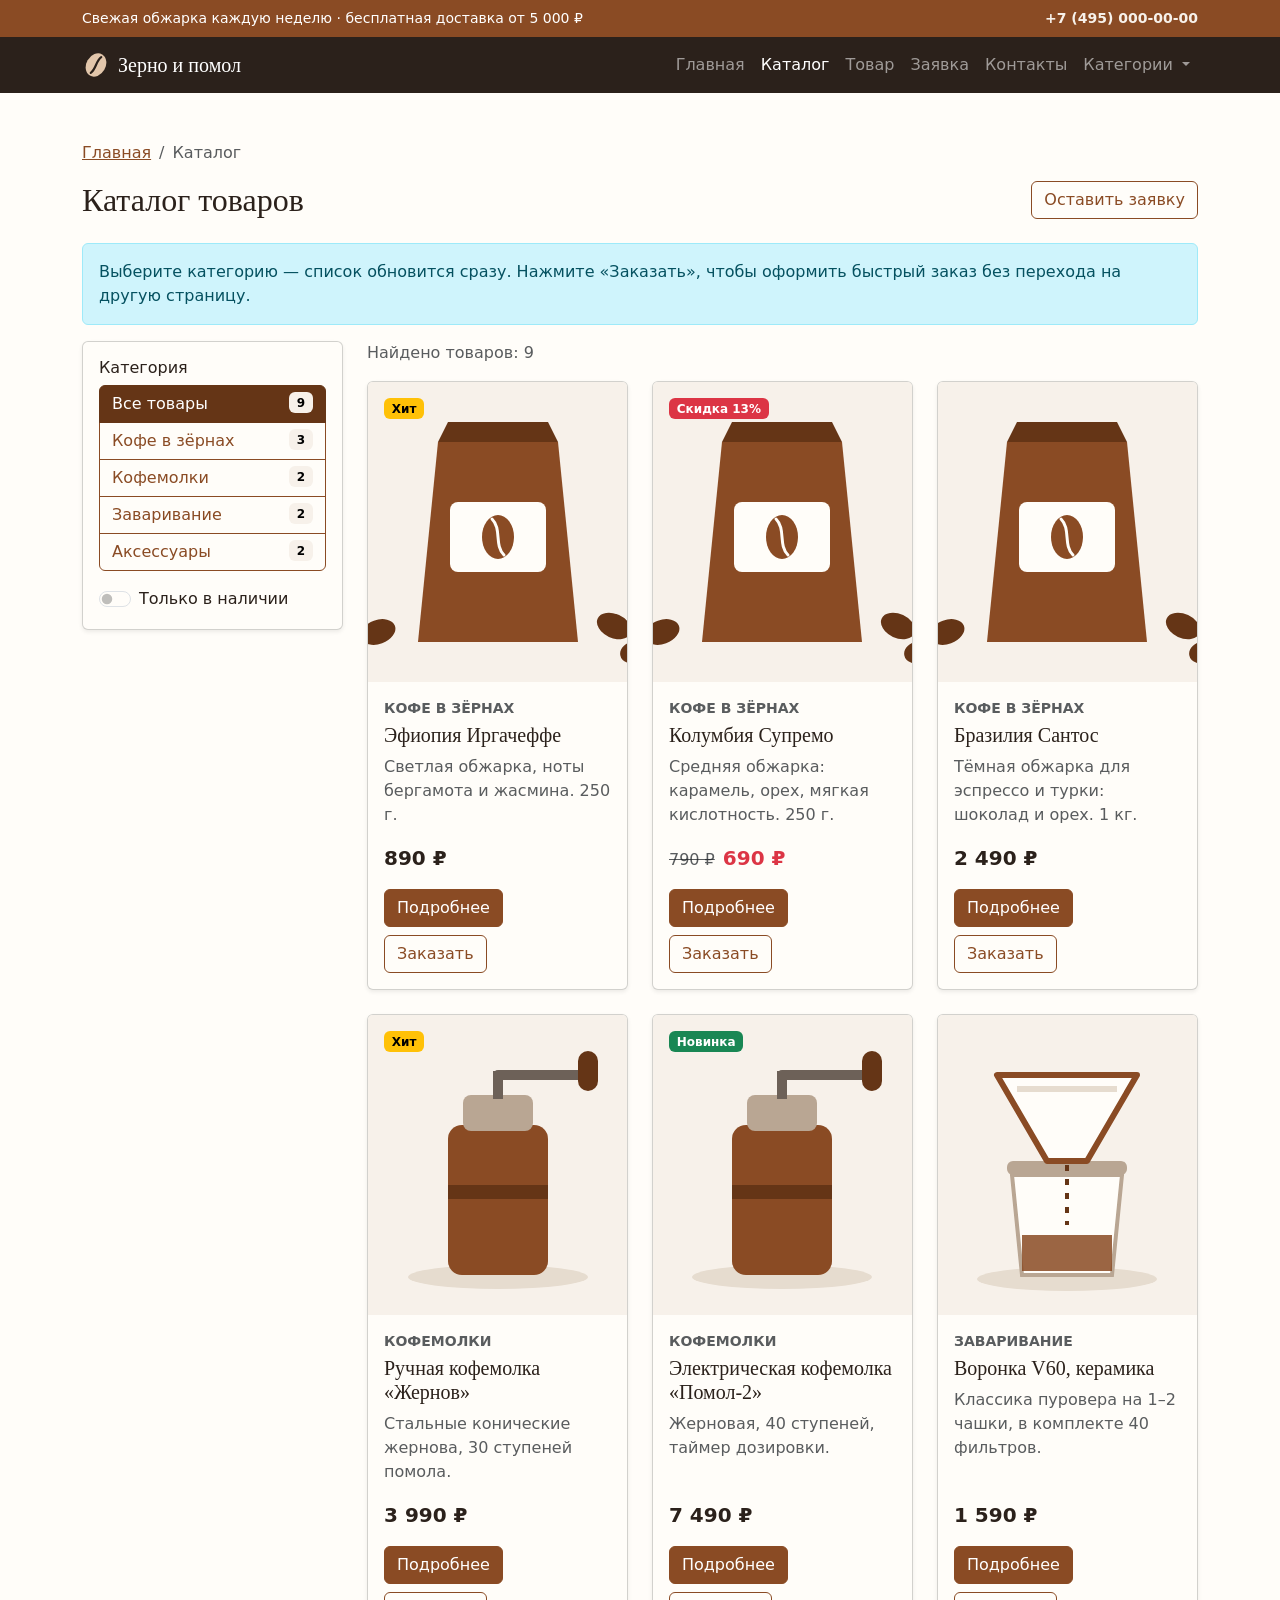
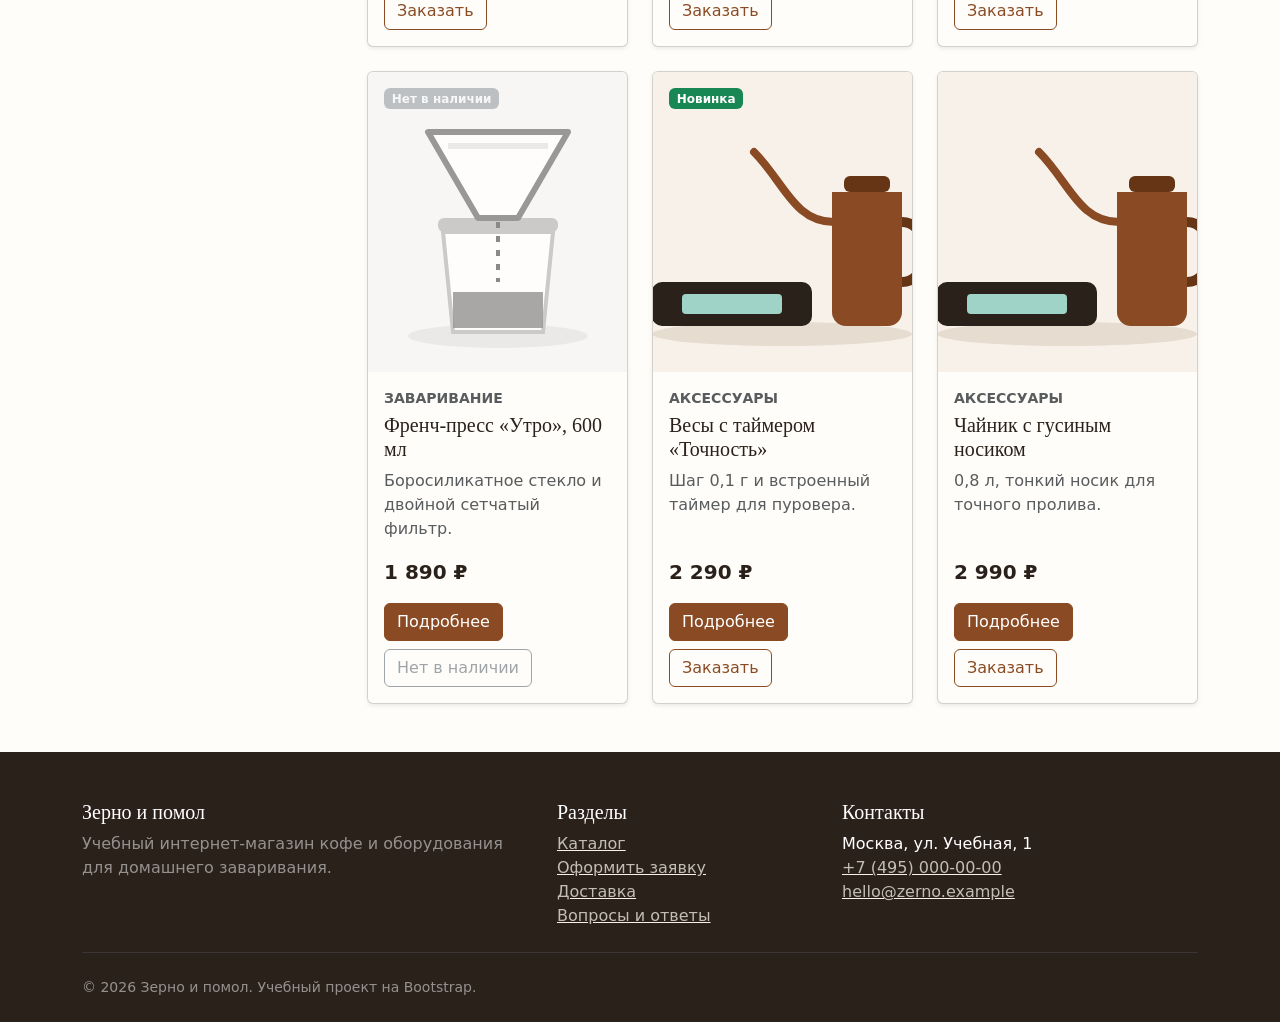
==== catalog.html @ 58868443 "feat: add Bootstrap components pages" ====
<!DOCTYPE html>
<html lang="ru">
<head>
  <meta charset="UTF-8">
  <meta name="viewport" content="width=device-width, initial-scale=1.0">
  <title>Каталог — Зерно и помол</title>
  <meta name="description" content="Каталог кофе в зёрнах, кофемолок, воронок и аксессуаров на Bootstrap-карточках с фильтром по категориям.">
  <link
    href="https://cdn.jsdelivr.net/npm/bootstrap@5.3.8/dist/css/bootstrap.min.css"
    rel="stylesheet"
    integrity="sha384-sRIl4kxILFvY47J16cr9ZwB07vP4J8+LH7qKQnuqkuIAvNWLzeN8tE5YBujZqJLB"
    crossorigin="anonymous"
  >
  <link rel="stylesheet" href="css/custom.css">
</head>
<body>
  <a class="visually-hidden-focusable" href="#main">Перейти к основному содержимому</a>

  <header>
    <div class="container-fluid bg-primary text-white small py-2">
      <div class="container">
        <div class="row align-items-center g-1">
          <div class="col-12 col-md-8">
            Свежая обжарка каждую неделю · бесплатная доставка от 5 000 ₽
          </div>
          <div class="col-12 col-md-4 text-md-end">
            <a class="link-light link-underline-opacity-0 link-underline-opacity-75-hover fw-semibold" href="tel:+74950000000">+7 (495) 000-00-00</a>
          </div>
        </div>
      </div>
    </div>
  </header>

  <nav class="navbar navbar-expand-lg navbar-dark bg-dark sticky-top" aria-label="Основная навигация">
    <div class="container">
      <a class="navbar-brand d-flex align-items-center gap-2" href="index.html">
          <svg class="brand-logo" viewBox="0 0 32 32" width="28" height="28" aria-hidden="true" focusable="false">
            <ellipse cx="16" cy="16" rx="11" ry="14" transform="rotate(30 16 16)" fill="currentColor"/>
            <path d="M10 25c6-4 6-14 12-18" fill="none" stroke="#2b211b" stroke-width="2.5" stroke-linecap="round"/>
          </svg>
        Зерно и помол
      </a>
      <button
        class="navbar-toggler"
        type="button"
        data-bs-toggle="collapse"
        data-bs-target="#mainNavbar"
        aria-controls="mainNavbar"
        aria-expanded="false"
        aria-label="Переключить навигацию"
      >
        <span class="navbar-toggler-icon"></span>
      </button>
      <div class="collapse navbar-collapse" id="mainNavbar">
        <ul class="navbar-nav ms-auto">
          <li class="nav-item">
            <a class="nav-link" href="index.html">Главная</a>
          </li>
          <li class="nav-item">
            <a class="nav-link active" aria-current="page" href="catalog.html">Каталог</a>
          </li>
          <li class="nav-item">
            <a class="nav-link" href="product.html">Товар</a>
          </li>
          <li class="nav-item">
            <a class="nav-link" href="order.html">Заявка</a>
          </li>
          <li class="nav-item">
            <a class="nav-link" href="contacts.html">Контакты</a>
          </li>
          <li class="nav-item dropdown">
            <a
              class="nav-link dropdown-toggle"
              href="#"
              role="button"
              data-bs-toggle="dropdown"
              aria-expanded="false"
            >
              Категории
            </a>
            <ul class="dropdown-menu dropdown-menu-lg-end">
              <li><a class="dropdown-item" href="catalog.html">Все товары</a></li>
              <li><a class="dropdown-item" href="catalog.html#beans">Кофе в зёрнах</a></li>
              <li><a class="dropdown-item" href="catalog.html#grinders">Кофемолки</a></li>
              <li><a class="dropdown-item" href="catalog.html#brewers">Заваривание</a></li>
              <li><a class="dropdown-item" href="catalog.html#accessories">Аксессуары</a></li>
              <li><hr class="dropdown-divider"></li>
              <li><a class="dropdown-item" href="index.html#popular">Популярное</a></li>
            </ul>
          </li>
        </ul>
      </div>
    </div>
  </nav>

  <main id="main">
    <div class="container my-5">
      <nav aria-label="breadcrumb">
        <ol class="breadcrumb">
        <li class="breadcrumb-item"><a href="index.html">Главная</a></li>
        <li class="breadcrumb-item active" aria-current="page">Каталог</li>
        </ol>
      </nav>

      <div class="d-flex flex-wrap justify-content-between align-items-center gap-3 mb-4">
        <h1 class="h2 mb-0">Каталог товаров</h1>
        <a class="btn btn-outline-primary" href="order.html">Оставить заявку</a>
      </div>

      <div class="alert alert-info" role="alert">
        Выберите категорию — список обновится сразу. Нажмите «Заказать», чтобы оформить быстрый заказ без перехода на другую страницу.
      </div>

      <div class="row g-4">
        <aside class="col-12 col-lg-3" aria-label="Фильтры каталога">
          <button
            class="btn btn-outline-primary w-100 d-lg-none"
            type="button"
            data-bs-toggle="offcanvas"
            data-bs-target="#catalogFilters"
            aria-controls="catalogFilters"
          >
            Фильтры и категории
          </button>

          <div class="offcanvas-lg offcanvas-start catalog-sidebar" tabindex="-1" id="catalogFilters" aria-labelledby="catalogFiltersLabel">
            <div class="offcanvas-header">
              <h2 class="offcanvas-title h5" id="catalogFiltersLabel">Фильтры</h2>
              <button type="button" class="btn-close" data-bs-dismiss="offcanvas" data-bs-target="#catalogFilters" aria-label="Закрыть"></button>
            </div>
            <div class="offcanvas-body">
              <form class="card card-body w-100 shadow-sm" data-catalog-filter>
                <fieldset>
                  <legend class="h6">Категория</legend>
                  <div class="btn-group-vertical w-100" role="group" aria-label="Категория товаров">
                  <input type="radio" class="btn-check" name="category" id="category-all" value="all" autocomplete="off" checked>
                  <label class="btn btn-outline-primary d-flex justify-content-between align-items-center" for="category-all">
                    Все товары <span class="badge text-bg-light">9</span>
                  </label>
                  <input type="radio" class="btn-check" name="category" id="category-beans" value="beans" autocomplete="off">
                  <label class="btn btn-outline-primary d-flex justify-content-between align-items-center" for="category-beans">
                    Кофе в зёрнах <span class="badge text-bg-light">3</span>
                  </label>
                  <input type="radio" class="btn-check" name="category" id="category-grinders" value="grinders" autocomplete="off">
                  <label class="btn btn-outline-primary d-flex justify-content-between align-items-center" for="category-grinders">
                    Кофемолки <span class="badge text-bg-light">2</span>
                  </label>
                  <input type="radio" class="btn-check" name="category" id="category-brewers" value="brewers" autocomplete="off">
                  <label class="btn btn-outline-primary d-flex justify-content-between align-items-center" for="category-brewers">
                    Заваривание <span class="badge text-bg-light">2</span>
                  </label>
                  <input type="radio" class="btn-check" name="category" id="category-accessories" value="accessories" autocomplete="off">
                  <label class="btn btn-outline-primary d-flex justify-content-between align-items-center" for="category-accessories">
                    Аксессуары <span class="badge text-bg-light">2</span>
                  </label>
                  </div>
                </fieldset>

                <div class="form-check form-switch mt-3">
                  <input class="form-check-input" type="checkbox" role="switch" id="filter-in-stock" name="in-stock">
                  <label class="form-check-label" for="filter-in-stock">Только в наличии</label>
                </div>

                <button class="btn btn-primary mt-3 d-lg-none" type="button" data-bs-dismiss="offcanvas" data-bs-target="#catalogFilters">
                  Показать товары
                </button>
              </form>
            </div>
          </div>
        </aside>

        <div class="col-12 col-lg-9">
          <p class="text-muted mb-3" aria-live="polite">Найдено товаров: <span id="catalog-count">9</span></p>
          <div class="row g-4">
            <div class="col-12 col-md-6 col-xl-4" data-category="beans" data-stock="in">
              <article class="card product-card h-100 shadow-sm">
                <span class="badge text-bg-warning position-absolute top-0 start-0 m-3">Хит</span>
                <img class="card-img-top" src="images/beans.svg" alt="" width="400" height="300" loading="lazy">
                <div class="card-body d-flex flex-column">
                  <p class="text-uppercase small fw-bold text-muted mb-1">Кофе в зёрнах</p>
                  <h2 class="card-title h5">Эфиопия Иргачеффе</h2>
                  <p class="card-text text-muted">Светлая обжарка, ноты бергамота и жасмина. 250 г.</p>
                  <p class="fw-bold fs-5 mt-auto mb-3">890 ₽</p>
                  <div class="d-flex flex-wrap gap-2">
                    <a class="btn btn-primary" href="product.html">Подробнее</a>
                    <button
                      class="btn btn-outline-primary"
                      type="button"
                      data-bs-toggle="modal"
                      data-bs-target="#orderModal"
                      data-product="Эфиопия Иргачеффе"
                    >
                      Заказать
                    </button>
                  </div>
                </div>
              </article>
            </div>
            <div class="col-12 col-md-6 col-xl-4" data-category="beans" data-stock="in">
              <article class="card product-card h-100 shadow-sm">
                <span class="badge text-bg-danger position-absolute top-0 start-0 m-3">Скидка 13%</span>
                <img class="card-img-top" src="images/beans.svg" alt="" width="400" height="300" loading="lazy">
                <div class="card-body d-flex flex-column">
                  <p class="text-uppercase small fw-bold text-muted mb-1">Кофе в зёрнах</p>
                  <h2 class="card-title h5">Колумбия Супремо</h2>
                  <p class="card-text text-muted">Средняя обжарка: карамель, орех, мягкая кислотность. 250 г.</p>
                  <p class="fw-bold fs-5 mt-auto mb-3"><del class="text-muted fs-6 fw-normal me-2"><span class="visually-hidden">Старая цена: </span>790 ₽</del><span class="text-danger"><span class="visually-hidden">Новая цена: </span>690 ₽</span></p>
                  <div class="d-flex flex-wrap gap-2">
                    <a class="btn btn-primary" href="product.html">Подробнее</a>
                    <button
                      class="btn btn-outline-primary"
                      type="button"
                      data-bs-toggle="modal"
                      data-bs-target="#orderModal"
                      data-product="Колумбия Супремо"
                    >
                      Заказать
                    </button>
                  </div>
                </div>
              </article>
            </div>
            <div class="col-12 col-md-6 col-xl-4" data-category="beans" data-stock="in">
              <article class="card product-card h-100 shadow-sm">
                <img class="card-img-top" src="images/beans.svg" alt="" width="400" height="300" loading="lazy">
                <div class="card-body d-flex flex-column">
                  <p class="text-uppercase small fw-bold text-muted mb-1">Кофе в зёрнах</p>
                  <h2 class="card-title h5">Бразилия Сантос</h2>
                  <p class="card-text text-muted">Тёмная обжарка для эспрессо и турки: шоколад и орех. 1 кг.</p>
                  <p class="fw-bold fs-5 mt-auto mb-3">2 490 ₽</p>
                  <div class="d-flex flex-wrap gap-2">
                    <a class="btn btn-primary" href="product.html">Подробнее</a>
                    <button
                      class="btn btn-outline-primary"
                      type="button"
                      data-bs-toggle="modal"
                      data-bs-target="#orderModal"
                      data-product="Бразилия Сантос"
                    >
                      Заказать
                    </button>
                  </div>
                </div>
              </article>
            </div>
            <div class="col-12 col-md-6 col-xl-4" data-category="grinders" data-stock="in">
              <article class="card product-card h-100 shadow-sm">
                <span class="badge text-bg-warning position-absolute top-0 start-0 m-3">Хит</span>
                <img class="card-img-top" src="images/grinder.svg" alt="" width="400" height="300" loading="lazy">
                <div class="card-body d-flex flex-column">
                  <p class="text-uppercase small fw-bold text-muted mb-1">Кофемолки</p>
                  <h2 class="card-title h5">Ручная кофемолка «Жернов»</h2>
                  <p class="card-text text-muted">Стальные конические жернова, 30 ступеней помола.</p>
                  <p class="fw-bold fs-5 mt-auto mb-3">3 990 ₽</p>
                  <div class="d-flex flex-wrap gap-2">
                    <a class="btn btn-primary" href="product.html">Подробнее</a>
                    <button
                      class="btn btn-outline-primary"
                      type="button"
                      data-bs-toggle="modal"
                      data-bs-target="#orderModal"
                      data-product="Ручная кофемолка «Жернов»"
                    >
                      Заказать
                    </button>
                  </div>
                </div>
              </article>
            </div>
            <div class="col-12 col-md-6 col-xl-4" data-category="grinders" data-stock="in">
              <article class="card product-card h-100 shadow-sm">
                <span class="badge text-bg-success position-absolute top-0 start-0 m-3">Новинка</span>
                <img class="card-img-top" src="images/grinder.svg" alt="" width="400" height="300" loading="lazy">
                <div class="card-body d-flex flex-column">
                  <p class="text-uppercase small fw-bold text-muted mb-1">Кофемолки</p>
                  <h2 class="card-title h5">Электрическая кофемолка «Помол-2»</h2>
                  <p class="card-text text-muted">Жерновая, 40 ступеней, таймер дозировки.</p>
                  <p class="fw-bold fs-5 mt-auto mb-3">7 490 ₽</p>
                  <div class="d-flex flex-wrap gap-2">
                    <a class="btn btn-primary" href="product.html">Подробнее</a>
                    <button
                      class="btn btn-outline-primary"
                      type="button"
                      data-bs-toggle="modal"
                      data-bs-target="#orderModal"
                      data-product="Электрическая кофемолка «Помол-2»"
                    >
                      Заказать
                    </button>
                  </div>
                </div>
              </article>
            </div>
            <div class="col-12 col-md-6 col-xl-4" data-category="brewers" data-stock="in">
              <article class="card product-card h-100 shadow-sm">
                <img class="card-img-top" src="images/brewer.svg" alt="" width="400" height="300" loading="lazy">
                <div class="card-body d-flex flex-column">
                  <p class="text-uppercase small fw-bold text-muted mb-1">Заваривание</p>
                  <h2 class="card-title h5">Воронка V60, керамика</h2>
                  <p class="card-text text-muted">Классика пуровера на 1–2 чашки, в комплекте 40 фильтров.</p>
                  <p class="fw-bold fs-5 mt-auto mb-3">1 590 ₽</p>
                  <div class="d-flex flex-wrap gap-2">
                    <a class="btn btn-primary" href="product.html">Подробнее</a>
                    <button
                      class="btn btn-outline-primary"
                      type="button"
                      data-bs-toggle="modal"
                      data-bs-target="#orderModal"
                      data-product="Воронка V60, керамика"
                    >
                      Заказать
                    </button>
                  </div>
                </div>
              </article>
            </div>
            <div class="col-12 col-md-6 col-xl-4" data-category="brewers" data-stock="out">
              <article class="card product-card product-card--sold-out h-100 shadow-sm">
                <span class="badge text-bg-secondary position-absolute top-0 start-0 m-3">Нет в наличии</span>
                <img class="card-img-top" src="images/brewer.svg" alt="" width="400" height="300" loading="lazy">
                <div class="card-body d-flex flex-column">
                  <p class="text-uppercase small fw-bold text-muted mb-1">Заваривание</p>
                  <h2 class="card-title h5">Френч-пресс «Утро», 600 мл</h2>
                  <p class="card-text text-muted">Боросиликатное стекло и двойной сетчатый фильтр.</p>
                  <p class="fw-bold fs-5 mt-auto mb-3">1 890 ₽</p>
                  <div class="d-flex flex-wrap gap-2">
                    <a class="btn btn-primary" href="product.html">Подробнее</a>
                    <button class="btn btn-outline-secondary" type="button" disabled>Нет в наличии</button>
                  </div>
                </div>
              </article>
            </div>
            <div class="col-12 col-md-6 col-xl-4" data-category="accessories" data-stock="in">
              <article class="card product-card h-100 shadow-sm">
                <span class="badge text-bg-success position-absolute top-0 start-0 m-3">Новинка</span>
                <img class="card-img-top" src="images/accessory.svg" alt="" width="400" height="300" loading="lazy">
                <div class="card-body d-flex flex-column">
                  <p class="text-uppercase small fw-bold text-muted mb-1">Аксессуары</p>
                  <h2 class="card-title h5">Весы с таймером «Точность»</h2>
                  <p class="card-text text-muted">Шаг 0,1 г и встроенный таймер для пуровера.</p>
                  <p class="fw-bold fs-5 mt-auto mb-3">2 290 ₽</p>
                  <div class="d-flex flex-wrap gap-2">
                    <a class="btn btn-primary" href="product.html">Подробнее</a>
                    <button
                      class="btn btn-outline-primary"
                      type="button"
                      data-bs-toggle="modal"
                      data-bs-target="#orderModal"
                      data-product="Весы с таймером «Точность»"
                    >
                      Заказать
                    </button>
                  </div>
                </div>
              </article>
            </div>
            <div class="col-12 col-md-6 col-xl-4" data-category="accessories" data-stock="in">
              <article class="card product-card h-100 shadow-sm">
                <img class="card-img-top" src="images/accessory.svg" alt="" width="400" height="300" loading="lazy">
                <div class="card-body d-flex flex-column">
                  <p class="text-uppercase small fw-bold text-muted mb-1">Аксессуары</p>
                  <h2 class="card-title h5">Чайник с гусиным носиком</h2>
                  <p class="card-text text-muted">0,8 л, тонкий носик для точного пролива.</p>
                  <p class="fw-bold fs-5 mt-auto mb-3">2 990 ₽</p>
                  <div class="d-flex flex-wrap gap-2">
                    <a class="btn btn-primary" href="product.html">Подробнее</a>
                    <button
                      class="btn btn-outline-primary"
                      type="button"
                      data-bs-toggle="modal"
                      data-bs-target="#orderModal"
                      data-product="Чайник с гусиным носиком"
                    >
                      Заказать
                    </button>
                  </div>
                </div>
              </article>
            </div>
          </div>
        </div>
      </div>
    </div>
  </main>

  <footer class="bg-dark text-white pt-5 pb-4 mt-5">
    <div class="container">
      <div class="row g-4">
        <div class="col-12 col-md-5">
          <h2 class="h5">Зерно и помол</h2>
          <p class="text-white-50 mb-0">
            Учебный интернет-магазин кофе и оборудования для домашнего заваривания.
          </p>
        </div>
        <nav class="col-6 col-md-3" aria-label="Разделы сайта">
          <h2 class="h5">Разделы</h2>
          <ul class="list-unstyled mb-0">
            <li><a class="link-light link-opacity-75 link-opacity-100-hover" href="catalog.html">Каталог</a></li>
            <li><a class="link-light link-opacity-75 link-opacity-100-hover" href="order.html">Оформить заявку</a></li>
            <li><a class="link-light link-opacity-75 link-opacity-100-hover" href="order.html#delivery">Доставка</a></li>
            <li><a class="link-light link-opacity-75 link-opacity-100-hover" href="contacts.html#faq">Вопросы и ответы</a></li>
          </ul>
        </nav>
        <div class="col-6 col-md-4">
          <h2 class="h5">Контакты</h2>
          <address class="mb-0">
            Москва, ул. Учебная, 1<br>
            <a class="link-light link-opacity-75 link-opacity-100-hover" href="tel:+74950000000">+7 (495) 000-00-00</a><br>
            <a class="link-light link-opacity-75 link-opacity-100-hover" href="mailto:hello@zerno.example">hello@zerno.example</a>
          </address>
        </div>
      </div>
      <hr class="border-secondary my-4">
      <p class="small text-white-50 mb-0">&copy; 2026 Зерно и помол. Учебный проект на Bootstrap.</p>
    </div>
  </footer>

  <div class="modal fade" id="orderModal" tabindex="-1" aria-labelledby="orderModalLabel" aria-hidden="true">
    <div class="modal-dialog modal-dialog-centered">
      <div class="modal-content">
        <div class="modal-header">
          <h2 class="modal-title h5" id="orderModalLabel">Быстрый заказ</h2>
          <button type="button" class="btn-close" data-bs-dismiss="modal" aria-label="Закрыть"></button>
        </div>
        <div class="modal-body">
          <p class="text-muted">Оставьте имя и телефон — перезвоним и уточним детали заказа.</p>
          <form
            id="quickOrderForm"
            class="needs-validation"
            action="#"
            method="post"
            novalidate
            data-success="Заявка на быстрый заказ принята! Перезвоним в течение 15 минут."
          >
            <div class="mb-3">
              <label for="quick-product" class="form-label">Товар</label>
              <input id="quick-product" name="product" type="text" class="form-control-plaintext fw-semibold" value="Консультация по выбору" readonly>
            </div>
            <div class="mb-3">
              <label for="quick-name" class="form-label">Имя <span class="text-danger" aria-hidden="true">*</span></label>
              <input id="quick-name" name="name" type="text" class="form-control" minlength="2" autocomplete="given-name" required>
              <div class="invalid-feedback">Укажите имя — минимум 2 символа.</div>
            </div>
            <div class="mb-3">
              <label for="quick-phone" class="form-label">Телефон <span class="text-danger" aria-hidden="true">*</span></label>
              <div class="input-group has-validation">
                <span class="input-group-text" id="quick-phone-prefix">+7</span>
                <input
                  id="quick-phone"
                  name="phone"
                  type="tel"
                  class="form-control"
                  inputmode="tel"
                  autocomplete="tel-national"
                  placeholder="900 123-45-67"
                  pattern="\(?\d{3}\)?[\s\-]?\d{3}[\s\-]?\d{2}[\s\-]?\d{2}"
                  aria-describedby="quick-phone-prefix quick-phone-hint" required
                >
                <div class="invalid-feedback">Введите 10 цифр номера, например 900 123-45-67.</div>
              </div>
              <div class="form-text" id="quick-phone-hint">Без +7, например 900 123-45-67.</div>
            </div>
            <div class="form-check">
              <input id="quick-agree" name="agreement" class="form-check-input" type="checkbox" required>
              <label class="form-check-label" for="quick-agree">Согласен на обработку персональных данных</label>
              <div class="invalid-feedback">Без согласия заявку отправить нельзя.</div>
            </div>
          </form>
        </div>
        <div class="modal-footer">
          <button type="button" class="btn btn-outline-secondary" data-bs-dismiss="modal">Отмена</button>
          <button type="submit" class="btn btn-primary" form="quickOrderForm">Отправить</button>
        </div>
      </div>
    </div>
  </div>

  <div class="toast-container position-fixed bottom-0 end-0 p-3">
    <div id="successToast" class="toast align-items-center text-bg-success border-0" role="status" aria-live="polite" aria-atomic="true">
      <div class="d-flex">
        <div class="toast-body" id="successToastText">Заявка отправлена.</div>
        <button type="button" class="btn-close btn-close-white me-2 m-auto" data-bs-dismiss="toast" aria-label="Закрыть"></button>
      </div>
    </div>
  </div>

  <script
    src="https://cdn.jsdelivr.net/npm/bootstrap@5.3.8/dist/js/bootstrap.bundle.min.js"
    integrity="sha384-FKyoEForCGlyvwx9Hj09JcYn3nv7wiPVlz7YYwJrWVcXK/BmnVDxM+D2scQbITxI"
    crossorigin="anonymous">
  </script>
  <script src="js/main.js"></script>
</body>
</html>
---- css/custom.css ----
/*
  Минимальные правки поверх Bootstrap.
  Файл подключается после bootstrap.min.css, поэтому его правила
  переопределяют стили фреймворка.
*/

/* ===============================
   1. Тема проекта через CSS-переменные Bootstrap
   =============================== */

/*
  Bootstrap 5.3 хранит цвета в переменных --bs-*.
  Меняем их, а не переписываем каждый компонент вручную:
  bg-primary, text-primary, ссылки, bg-dark и bg-light
  сразу получают кофейную палитру.
*/
:root {
  --bs-primary: #8a4b24;
  --bs-primary-rgb: 138, 75, 36;
  --bs-primary-text-emphasis: #3a1e0e;
  --bs-primary-bg-subtle: #f3e4d6;
  --bs-primary-border-subtle: #e2c6ab;

  --bs-dark-rgb: 43, 33, 27;
  --bs-light-rgb: 247, 241, 234;

  --bs-body-bg: #fffdf9;
  --bs-body-bg-rgb: 255, 253, 249;
  --bs-body-color: #2b211b;
  --bs-body-color-rgb: 43, 33, 27;

  --bs-link-color: #8a4b24;
  --bs-link-color-rgb: 138, 75, 36;
  --bs-link-hover-color: #653516;
  --bs-link-hover-color-rgb: 101, 53, 22;

  --bs-focus-ring-color: rgba(138, 75, 36, 0.25);
}

/*
  В скомпилированном Bootstrap цвета кнопок заданы внутри классов
  .btn-primary и .btn-outline-primary, поэтому переопределяем их переменные.
*/
.btn-primary {
  --bs-btn-bg: #8a4b24;
  --bs-btn-border-color: #8a4b24;
  --bs-btn-hover-bg: #653516;
  --bs-btn-hover-border-color: #653516;
  --bs-btn-focus-shadow-rgb: 138, 75, 36;
  --bs-btn-active-bg: #4f2a11;
  --bs-btn-active-border-color: #4f2a11;
  --bs-btn-disabled-bg: #8a4b24;
  --bs-btn-disabled-border-color: #8a4b24;
}

.btn-outline-primary {
  --bs-btn-color: #8a4b24;
  --bs-btn-border-color: #8a4b24;
  --bs-btn-hover-bg: #8a4b24;
  --bs-btn-hover-border-color: #8a4b24;
  --bs-btn-focus-shadow-rgb: 138, 75, 36;
  --bs-btn-active-bg: #653516;
  --bs-btn-active-border-color: #653516;
  --bs-btn-disabled-color: #8a4b24;
  --bs-btn-disabled-border-color: #8a4b24;
}

/* Остальные компоненты, где цвет акцента задан внутри класса. */
.dropdown-menu {
  --bs-dropdown-link-active-bg: #8a4b24;
}

.list-group {
  --bs-list-group-active-bg: #8a4b24;
  --bs-list-group-active-border-color: #8a4b24;
}

.accordion {
  --bs-accordion-active-bg: #f3e4d6;
  --bs-accordion-active-color: #3a1e0e;
  --bs-accordion-btn-focus-box-shadow: 0 0 0 0.25rem rgba(138, 75, 36, 0.25);
  --bs-accordion-btn-active-icon: url("data:image/svg+xml,%3csvg xmlns='http://www.w3.org/2000/svg' viewBox='0 0 16 16' fill='none' stroke='%233a1e0e' stroke-linecap='round' stroke-linejoin='round'%3e%3cpath d='m2 5 6 6 6-6'/%3e%3c/svg%3e");
}

.btn-close {
  --bs-btn-close-focus-shadow: 0 0 0 0.25rem rgba(138, 75, 36, 0.25);
}

/* Фокус и выбранное состояние полей формы. */
.form-control:focus,
.form-select:focus,
.form-check-input:focus {
  border-color: #c4987a;
  box-shadow: 0 0 0 0.25rem rgba(138, 75, 36, 0.25);
}

.form-check-input:checked {
  background-color: #8a4b24;
  border-color: #8a4b24;
}

.nav-link:focus-visible {
  box-shadow: 0 0 0 0.25rem rgba(138, 75, 36, 0.25);
}

/* ===============================
   2. Типографика и общие элементы
   =============================== */

h1,
h2,
h3,
.navbar-brand {
  font-family: Georgia, "Times New Roman", serif;
}

/* Логотип в навбаре окрашивается цветом ссылки бренда. */
.brand-logo {
  color: #e2c6ab;
}

/*
  Навбар закреплён (sticky-top), поэтому при переходе по якорю
  оставляем сверху место, чтобы он не закрывал заголовок раздела.
*/
html {
  scroll-padding-top: 5rem;
}

/* ===============================
   3. Карточки товаров
   =============================== */

/* Одинаковая пропорция изображений во всех карточках. */
.product-card .card-img-top,
.category-card .card-img-top {
  aspect-ratio: 4 / 3;
  object-fit: cover;
  background-color: rgb(var(--bs-light-rgb));
}

.product-card,
.category-card {
  transition: transform 0.2s, box-shadow 0.2s;
}

.product-card:hover,
.category-card:hover {
  transform: translateY(-3px);
  box-shadow: var(--bs-box-shadow) !important;
}

/* Модификатор: товара нет в наличии. */
.product-card--sold-out .card-img-top {
  opacity: 0.6;
  filter: grayscale(1);
}

.product-card--sold-out:hover {
  transform: none;
}

/* ===============================
   4. Каталог и отзывы
   =============================== */

/* На широком экране фильтр каталога остаётся видимым при прокрутке. */
@media (min-width: 992px) {
  .catalog-sidebar {
    position: sticky;
    top: 5rem;
  }
}

/* Место под стрелки и индикаторы карусели отзывов. */
.reviews-carousel {
  padding: 2.5rem 0 3.5rem;
}

/* Пользователь попросил систему уменьшить анимацию. */
@media (prefers-reduced-motion: reduce) {
  html {
    scroll-behavior: auto;
  }

  .product-card,
  .category-card {
    transition: none;
  }

  .product-card:hover,
  .category-card:hover {
    transform: none;
  }
}
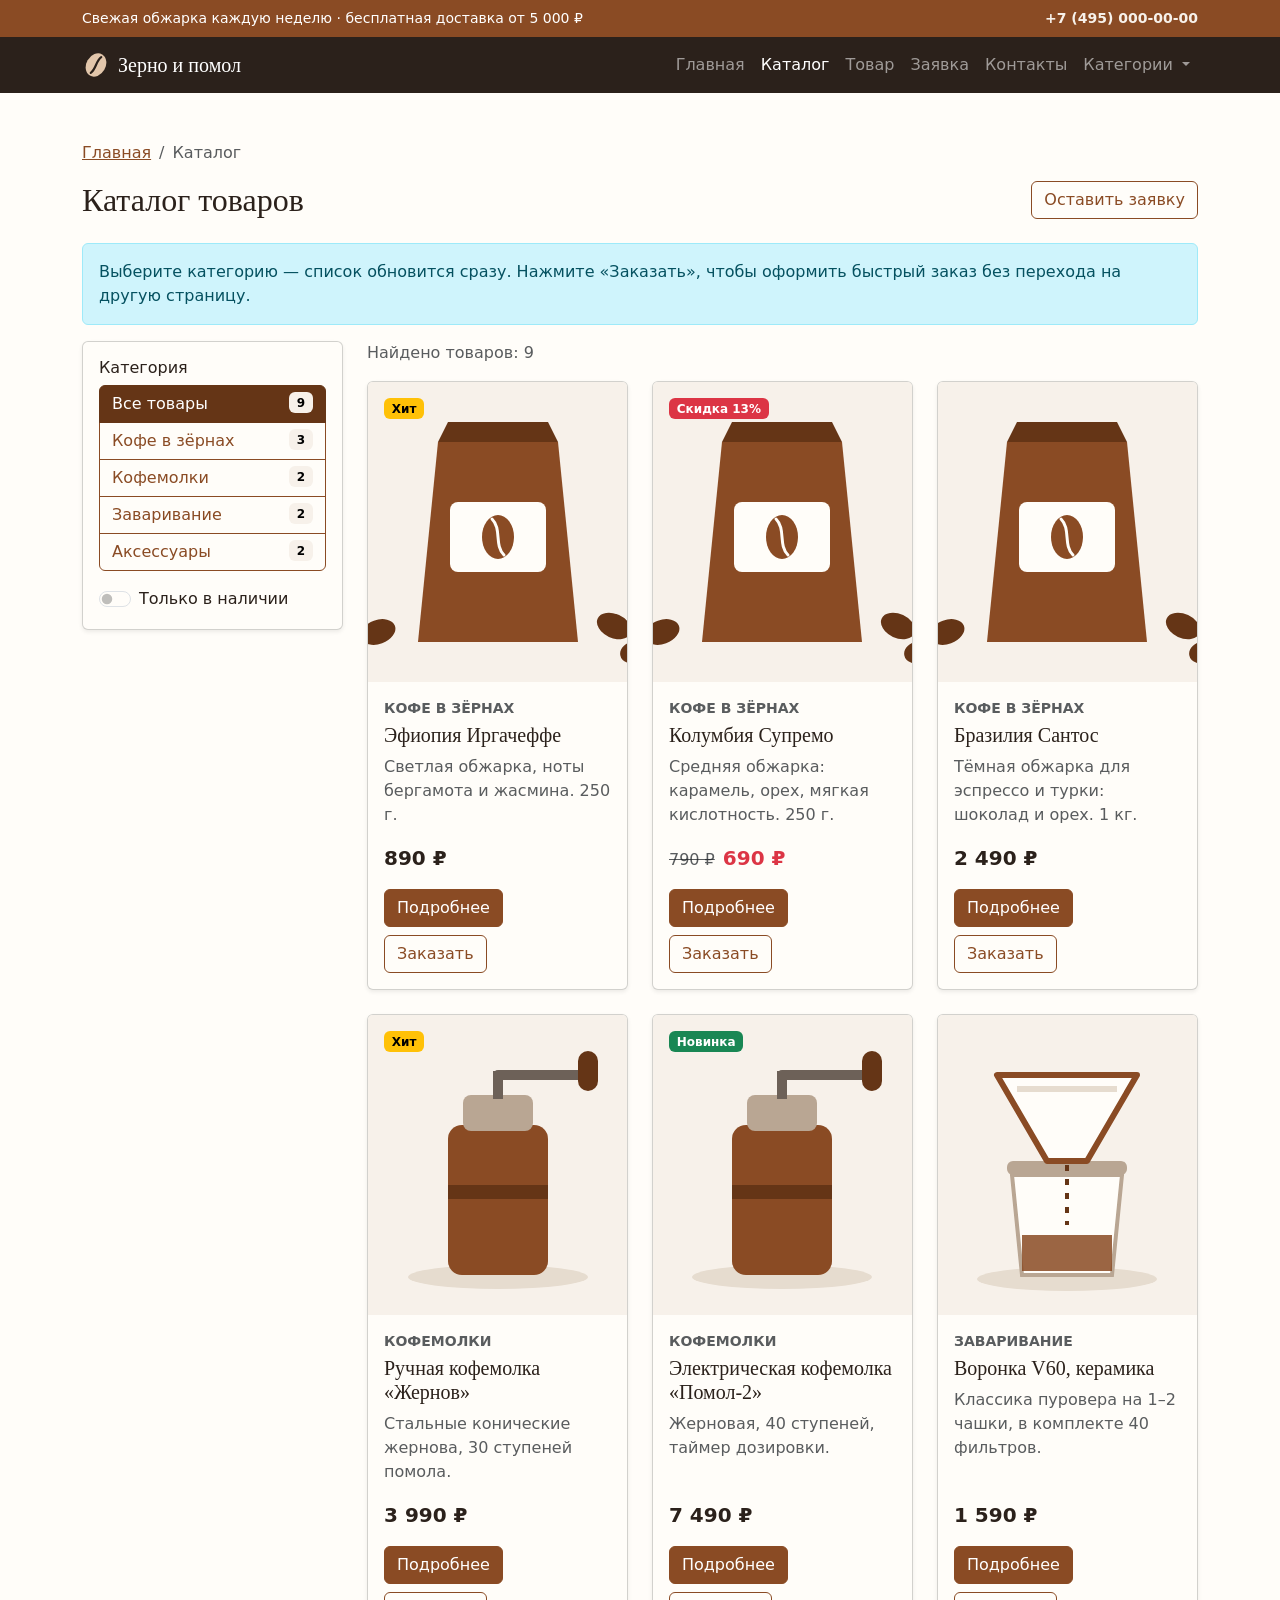
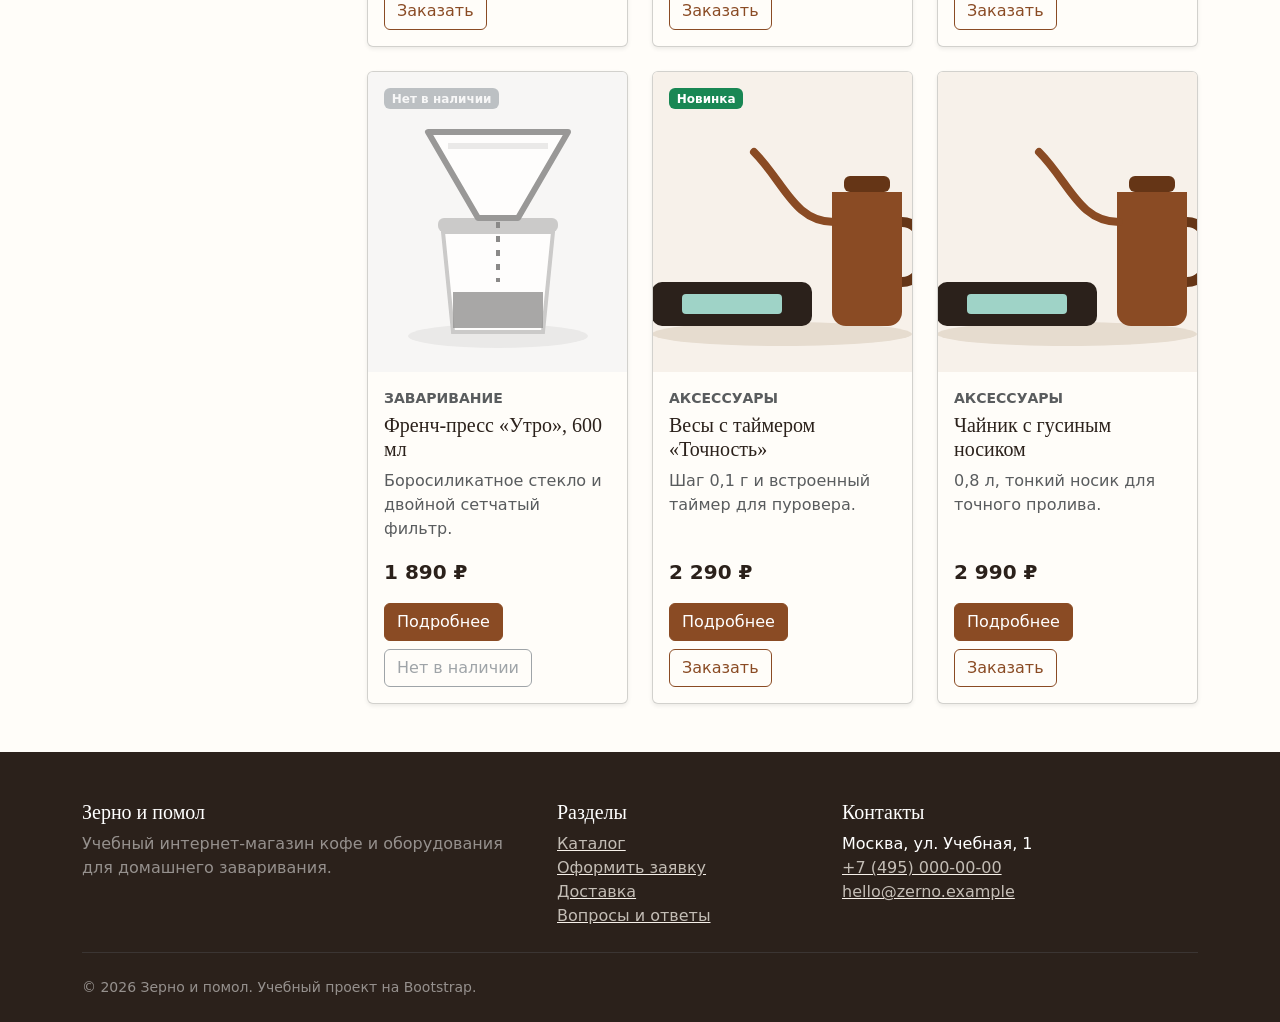
==== commit 85bf68a7: "Merge pull request #4 from sho6ot/fix/kr2-final-check fix: prepare Bootstrap project for submission" ====
--- a/catalog.html
+++ b/catalog.html
@@ -5,12 +5,7 @@
   <meta name="viewport" content="width=device-width, initial-scale=1.0">
   <title>Каталог — Зерно и помол</title>
   <meta name="description" content="Каталог кофе в зёрнах, кофемолок, воронок и аксессуаров на Bootstrap-карточках с фильтром по категориям.">
-  <link
-    href="https://cdn.jsdelivr.net/npm/bootstrap@5.3.8/dist/css/bootstrap.min.css"
-    rel="stylesheet"
-    integrity="sha384-sRIl4kxILFvY47J16cr9ZwB07vP4J8+LH7qKQnuqkuIAvNWLzeN8tE5YBujZqJLB"
-    crossorigin="anonymous"
-  >
+  <link rel="stylesheet" href="vendor/bootstrap/css/bootstrap.min.css">
   <link rel="stylesheet" href="css/custom.css">
 </head>
 <body>
@@ -484,11 +479,7 @@
     </div>
   </div>
 
-  <script
-    src="https://cdn.jsdelivr.net/npm/bootstrap@5.3.8/dist/js/bootstrap.bundle.min.js"
-    integrity="sha384-FKyoEForCGlyvwx9Hj09JcYn3nv7wiPVlz7YYwJrWVcXK/BmnVDxM+D2scQbITxI"
-    crossorigin="anonymous">
-  </script>
+  <script src="vendor/bootstrap/js/bootstrap.bundle.min.js"></script>
   <script src="js/main.js"></script>
 </body>
 </html>
